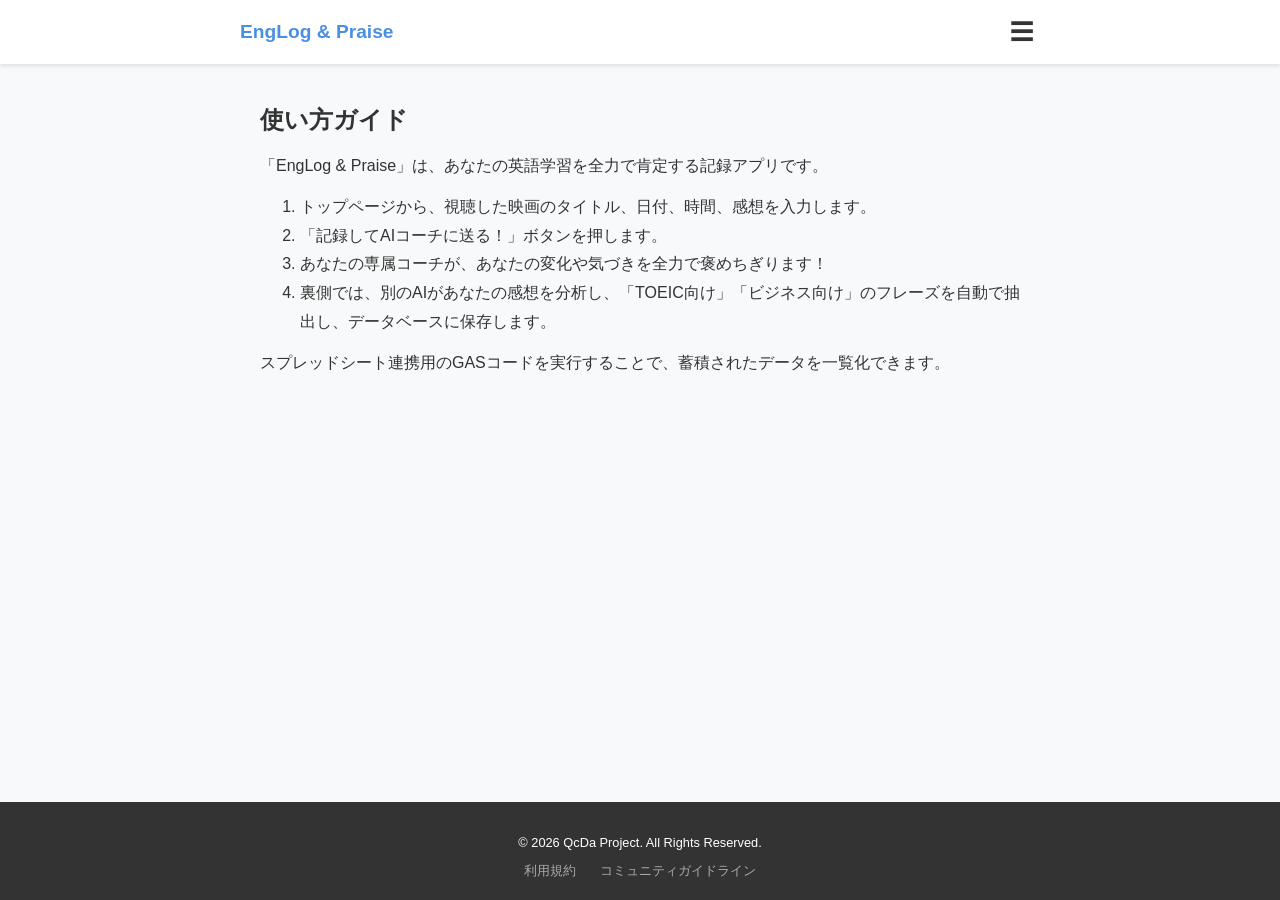
==== guide.html @ 4b28f9b9 "Create guide.html" ====
<!DOCTYPE html>
<html lang="ja">
<head>
    <meta charset="UTF-8">
    <meta name="viewport" content="width=device-width, initial-scale=1.0">
    <title>使い方ガイド - EngLog & Praise</title>
    <link rel="stylesheet" href="common.css">
</head>
<body>
    <main>
        <h2>使い方ガイド</h2>
        <p>「EngLog & Praise」は、あなたの英語学習を全力で肯定する記録アプリです。</p>
        <ol style="line-height: 1.8;">
            <li>トップページから、視聴した映画のタイトル、日付、時間、感想を入力します。</li>
            <li>「記録してAIコーチに送る！」ボタンを押します。</li>
            <li>あなたの専属コーチが、あなたの変化や気づきを全力で褒めちぎります！</li>
            <li>裏側では、別のAIがあなたの感想を分析し、「TOEIC向け」「ビジネス向け」のフレーズを自動で抽出し、データベースに保存します。</li>
        </ol>
        <p>スプレッドシート連携用のGASコードを実行することで、蓄積されたデータを一覧化できます。</p>
    </main>
    <script src="common.js"></script>
</body>
</html>
---- common.css ----
@charset "UTF-8";

:root {
    --primary-color: #4A90E2;
    --accent-color: #F39C12;
    --bg-color: #F8F9FA;
    --text-color: #333333;
    --text-light: #888888;
    --border-color: #DDDDDD;
}

body {
    font-family: 'Helvetica Neue', Arial, 'Hiragino Kaku Gothic ProN', 'Hiragino Sans', Meiryo, sans-serif;
    margin: 0;
    padding: 0;
    background-color: var(--bg-color);
    color: var(--text-color);
    display: flex;
    flex-direction: column;
    min-height: 100vh;
}

/* ヘッダー */
header {
    background-color: #FFFFFF;
    box-shadow: 0 2px 4px rgba(0,0,0,0.1);
    position: sticky;
    top: 0;
    z-index: 100;
}

.header-inner {
    display: flex;
    justify-content: space-between;
    align-items: center;
    padding: 15px 20px;
    max-width: 800px;
    margin: 0 auto;
}

.app-title {
    margin: 0;
    font-size: 1.2rem;
    color: var(--primary-color);
    cursor: pointer;
}

.hamburger-btn {
    background: none;
    border: none;
    font-size: 1.5rem;
    cursor: pointer;
    color: var(--text-color);
}

/* スライドメニュー */
.slide-menu {
    position: fixed;
    top: 0;
    right: -100%;
    width: 280px;
    height: 100vh;
    background-color: #FFFFFF;
    box-shadow: -2px 0 5px rgba(0,0,0,0.1);
    transition: right 0.3s ease;
    z-index: 1000;
    padding: 20px;
    box-sizing: border-box;
    display: flex;
    flex-direction: column;
}

.slide-menu.open { right: 0; }

.close-btn {
    align-self: flex-end;
    background: none;
    border: none;
    font-size: 2rem;
    cursor: pointer;
    margin-bottom: 20px;
}

.slide-menu ul { list-style: none; padding: 0; margin: 0; }
.slide-menu li { margin-bottom: 15px; }
.slide-menu a { text-decoration: none; color: var(--text-color); font-weight: bold; display: block; }
.menu-divider { border: 0; border-top: 1px solid var(--border-color); margin: 15px 0; }
.spacer { height: 1em; }
.sub-links { padding-left: 1.5em; margin-top: 10px; }
.sub-links a { font-weight: normal; font-size: 0.9rem; color: var(--text-light); margin-bottom: 8px; }
.version-text { margin-top: auto; text-align: right; font-size: 0.8rem; color: #CCCCCC; }

/* メインコンテンツ */
main {
    flex: 1;
    max-width: 800px;
    margin: 0 auto;
    padding: 20px;
    width: 100%;
    box-sizing: border-box;
}

/* フッター */
footer {
    background-color: #333333;
    color: #FFFFFF;
    text-align: center;
    padding: 20px;
    font-size: 0.8rem;
}
.footer-links { margin-top: 10px; }
.footer-links a { color: #AAAAAA; text-decoration: none; margin: 0 10px; }
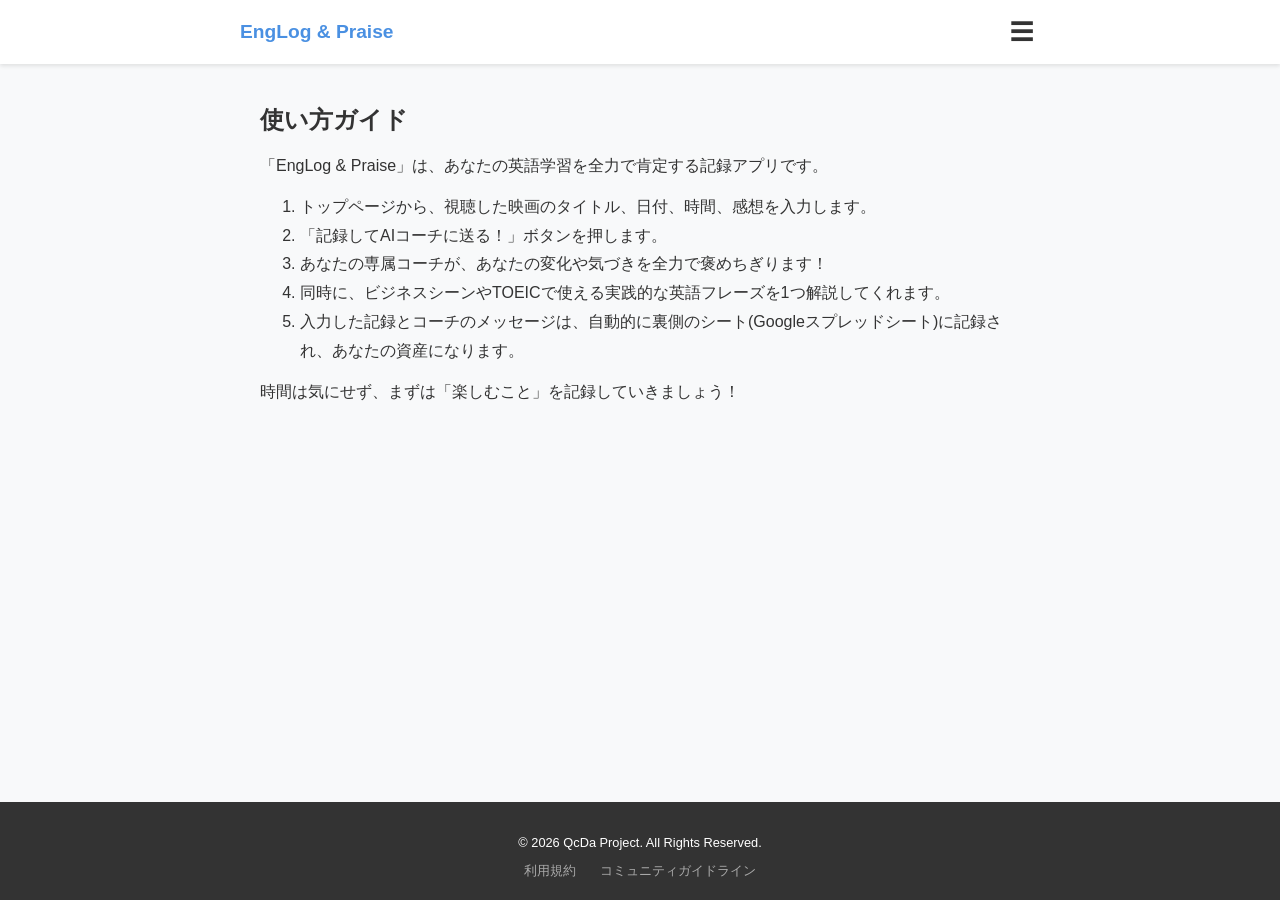
==== commit 62297bd3: "Update guide.html" ====
--- a/guide.html
+++ b/guide.html
@@ -14,9 +14,10 @@
             <li>トップページから、視聴した映画のタイトル、日付、時間、感想を入力します。</li>
             <li>「記録してAIコーチに送る！」ボタンを押します。</li>
             <li>あなたの専属コーチが、あなたの変化や気づきを全力で褒めちぎります！</li>
-            <li>裏側では、別のAIがあなたの感想を分析し、「TOEIC向け」「ビジネス向け」のフレーズを自動で抽出し、データベースに保存します。</li>
+            <li>同時に、ビジネスシーンやTOEICで使える実践的な英語フレーズを1つ解説してくれます。</li>
+            <li>入力した記録とコーチのメッセージは、自動的に裏側のシート(Googleスプレッドシート)に記録され、あなたの資産になります。</li>
         </ol>
-        <p>スプレッドシート連携用のGASコードを実行することで、蓄積されたデータを一覧化できます。</p>
+        <p>時間は気にせず、まずは「楽しむこと」を記録していきましょう！</p>
     </main>
     <script src="common.js"></script>
 </body>
--- a/common.css
+++ b/common.css
@@ -1,5 +1,6 @@
 @charset "UTF-8";
 
+/* ベーススタイル */
 :root {
     --primary-color: #4A90E2;
     --accent-color: #F39C12;
@@ -45,6 +46,7 @@
     cursor: pointer;
 }
 
+/* ハンバーガーメニューボタン */
 .hamburger-btn {
     background: none;
     border: none;
@@ -70,7 +72,9 @@
     flex-direction: column;
 }
 
-.slide-menu.open { right: 0; }
+.slide-menu.open {
+    right: 0;
+}
 
 .close-btn {
     align-self: flex-end;
@@ -81,14 +85,51 @@
     margin-bottom: 20px;
 }
 
-.slide-menu ul { list-style: none; padding: 0; margin: 0; }
-.slide-menu li { margin-bottom: 15px; }
-.slide-menu a { text-decoration: none; color: var(--text-color); font-weight: bold; display: block; }
-.menu-divider { border: 0; border-top: 1px solid var(--border-color); margin: 15px 0; }
-.spacer { height: 1em; }
-.sub-links { padding-left: 1.5em; margin-top: 10px; }
-.sub-links a { font-weight: normal; font-size: 0.9rem; color: var(--text-light); margin-bottom: 8px; }
-.version-text { margin-top: auto; text-align: right; font-size: 0.8rem; color: #CCCCCC; }
+.slide-menu ul {
+    list-style: none;
+    padding: 0;
+    margin: 0;
+}
+
+.slide-menu li {
+    margin-bottom: 15px;
+}
+
+.slide-menu a {
+    text-decoration: none;
+    color: var(--text-color);
+    font-weight: bold;
+    display: block;
+}
+
+.menu-divider {
+    border: 0;
+    border-top: 1px solid var(--border-color);
+    margin: 15px 0;
+}
+
+.spacer {
+    height: 1em; /* 1行空け用 */
+}
+
+.sub-links {
+    padding-left: 1.5em; /* 1段落下げ */
+    margin-top: 10px;
+}
+
+.sub-links a {
+    font-weight: normal;
+    font-size: 0.9rem;
+    color: var(--text-light); /* 少し薄い文字 */
+    margin-bottom: 8px;
+}
+
+.version-text {
+    margin-top: auto; /* 一番下に配置 */
+    text-align: right;
+    font-size: 0.8rem;
+    color: #CCCCCC; /* 薄字テキスト */
+}
 
 /* メインコンテンツ */
 main {
@@ -108,5 +149,13 @@
     padding: 20px;
     font-size: 0.8rem;
 }
-.footer-links { margin-top: 10px; }
-.footer-links a { color: #AAAAAA; text-decoration: none; margin: 0 10px; }
+
+.footer-links {
+    margin-top: 10px;
+}
+
+.footer-links a {
+    color: #AAAAAA;
+    text-decoration: none;
+    margin: 0 10px;
+}
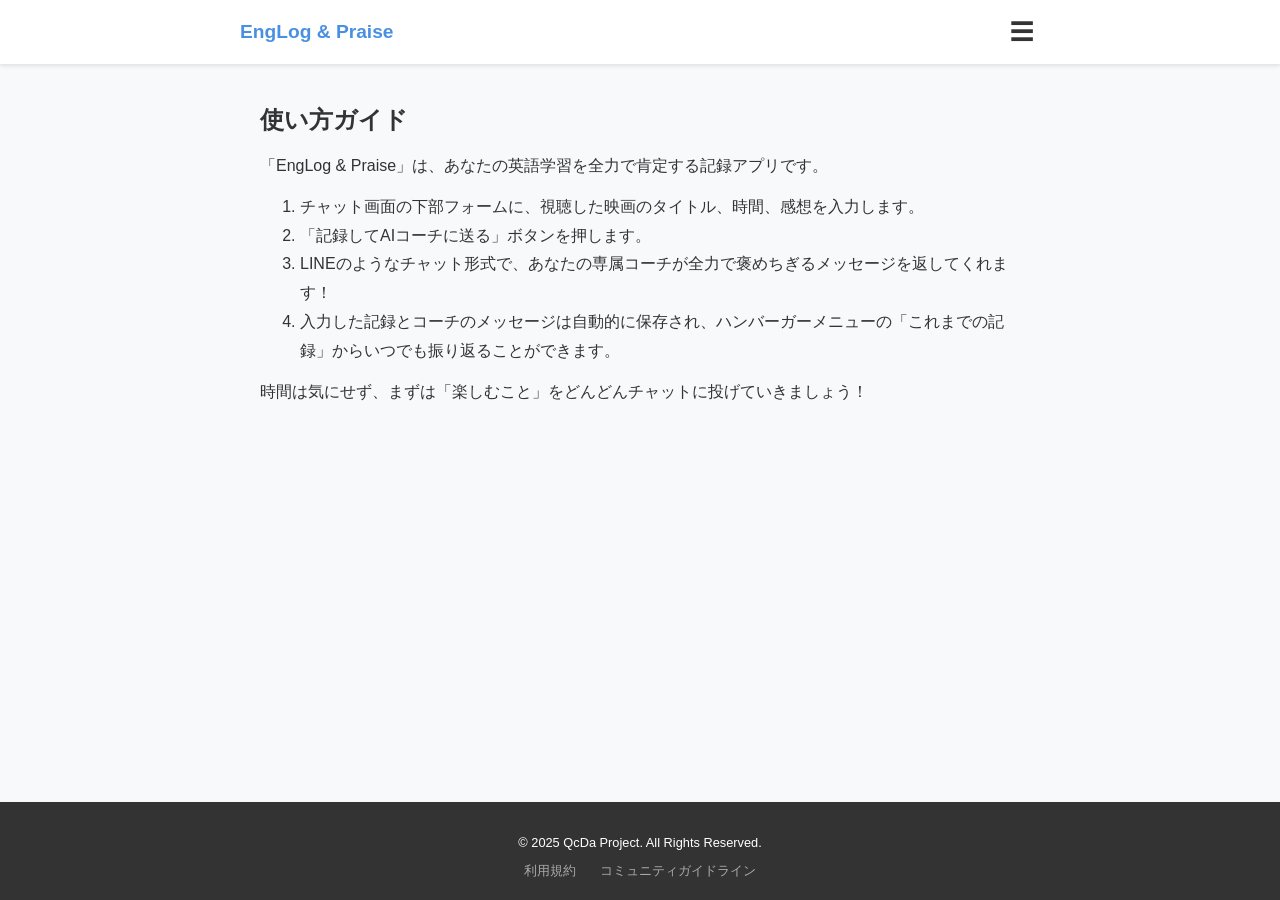
==== commit ede55d18: "Update guide.html" ====
--- a/guide.html
+++ b/guide.html
@@ -7,17 +7,16 @@
     <link rel="stylesheet" href="common.css">
 </head>
 <body>
-    <main>
+    <main class="general-main">
         <h2>使い方ガイド</h2>
         <p>「EngLog & Praise」は、あなたの英語学習を全力で肯定する記録アプリです。</p>
         <ol style="line-height: 1.8;">
-            <li>トップページから、視聴した映画のタイトル、日付、時間、感想を入力します。</li>
-            <li>「記録してAIコーチに送る！」ボタンを押します。</li>
-            <li>あなたの専属コーチが、あなたの変化や気づきを全力で褒めちぎります！</li>
-            <li>同時に、ビジネスシーンやTOEICで使える実践的な英語フレーズを1つ解説してくれます。</li>
-            <li>入力した記録とコーチのメッセージは、自動的に裏側のシート(Googleスプレッドシート)に記録され、あなたの資産になります。</li>
+            <li>チャット画面の下部フォームに、視聴した映画のタイトル、時間、感想を入力します。</li>
+            <li>「記録してAIコーチに送る」ボタンを押します。</li>
+            <li>LINEのようなチャット形式で、あなたの専属コーチが全力で褒めちぎるメッセージを返してくれます！</li>
+            <li>入力した記録とコーチのメッセージは自動的に保存され、ハンバーガーメニューの「これまでの記録」からいつでも振り返ることができます。</li>
         </ol>
-        <p>時間は気にせず、まずは「楽しむこと」を記録していきましょう！</p>
+        <p>時間は気にせず、まずは「楽しむこと」をどんどんチャットに投げていきましょう！</p>
     </main>
     <script src="common.js"></script>
 </body>
--- a/common.css
+++ b/common.css
@@ -8,6 +8,7 @@
     --text-color: #333333;
     --text-light: #888888;
     --border-color: #DDDDDD;
+    --chat-bg: #E8F4F8;
 }
 
 body {
@@ -29,133 +30,86 @@
     top: 0;
     z-index: 100;
 }
-
 .header-inner {
-    display: flex;
-    justify-content: space-between;
-    align-items: center;
-    padding: 15px 20px;
-    max-width: 800px;
-    margin: 0 auto;
+    display: flex; justify-content: space-between; align-items: center;
+    padding: 15px 20px; max-width: 800px; margin: 0 auto;
 }
-
-.app-title {
-    margin: 0;
-    font-size: 1.2rem;
-    color: var(--primary-color);
-    cursor: pointer;
-}
-
-/* ハンバーガーメニューボタン */
-.hamburger-btn {
-    background: none;
-    border: none;
-    font-size: 1.5rem;
-    cursor: pointer;
-    color: var(--text-color);
-}
+.app-title { margin: 0; font-size: 1.2rem; color: var(--primary-color); cursor: pointer; }
+.hamburger-btn { background: none; border: none; font-size: 1.5rem; cursor: pointer; color: var(--text-color); }
 
 /* スライドメニュー */
 .slide-menu {
-    position: fixed;
-    top: 0;
-    right: -100%;
-    width: 280px;
-    height: 100vh;
-    background-color: #FFFFFF;
-    box-shadow: -2px 0 5px rgba(0,0,0,0.1);
-    transition: right 0.3s ease;
-    z-index: 1000;
-    padding: 20px;
-    box-sizing: border-box;
-    display: flex;
-    flex-direction: column;
+    position: fixed; top: 0; right: -100%; width: 280px; height: 100vh;
+    background-color: #FFFFFF; box-shadow: -2px 0 5px rgba(0,0,0,0.1);
+    transition: right 0.3s ease; z-index: 1000; padding: 20px;
+    box-sizing: border-box; display: flex; flex-direction: column;
 }
+.slide-menu.open { right: 0; }
+.close-btn { align-self: flex-end; background: none; border: none; font-size: 2rem; cursor: pointer; margin-bottom: 20px; }
+.slide-menu ul { list-style: none; padding: 0; margin: 0; }
+.slide-menu li { margin-bottom: 15px; }
+.slide-menu a { text-decoration: none; color: var(--text-color); font-weight: bold; display: block; }
+.menu-divider { border: 0; border-top: 1px solid var(--border-color); margin: 15px 0; }
+.spacer { height: 1em; }
+.sub-links { padding-left: 1.5em; margin-top: 10px; }
+.sub-links a { font-weight: normal; font-size: 0.9rem; color: var(--text-light); margin-bottom: 8px; }
+.version-text { margin-top: auto; text-align: right; font-size: 0.8rem; color: #CCCCCC; }
 
-.slide-menu.open {
-    right: 0;
+/* =========================================
+   チャットUI (index.html用)
+========================================= */
+.chat-wrapper {
+    display: flex; flex-direction: column; height: calc(100vh - 60px); max-width: 800px; margin: 0 auto; width: 100%;
 }
+.chat-timeline {
+    flex: 1; overflow-y: auto; padding: 20px; background-color: var(--chat-bg);
+    display: flex; flex-direction: column; gap: 20px;
+}
+.chat-message { display: flex; flex-direction: column; max-width: 85%; }
+.chat-message.ai { align-self: flex-start; }
+.chat-message.user { align-self: flex-end; }
+.message-content {
+    padding: 15px; border-radius: 15px; line-height: 1.5; font-size: 0.95rem; box-shadow: 0 2px 5px rgba(0,0,0,0.05);
+}
+.chat-message.ai .message-content { background-color: #FFFFFF; color: var(--text-color); border-bottom-left-radius: 0; }
+.chat-message.user .message-content { background-color: var(--primary-color); color: #FFFFFF; border-bottom-right-radius: 0; }
+.message-time { font-size: 0.7rem; color: #999; margin-top: 5px; text-align: right; }
+.chat-message.ai .message-time { text-align: left; }
 
-.close-btn {
-    align-self: flex-end;
-    background: none;
-    border: none;
-    font-size: 2rem;
-    cursor: pointer;
-    margin-bottom: 20px;
+.chat-input-area {
+    background-color: #FFFFFF; border-top: 1px solid var(--border-color); padding: 15px; box-shadow: 0 -2px 10px rgba(0,0,0,0.05);
 }
+.form-group { margin-bottom: 10px; }
+.form-group label { display: block; font-size: 0.85rem; font-weight: bold; margin-bottom: 3px; color: var(--text-light); }
+.form-group input, .form-group textarea {
+    width: 100%; padding: 8px; box-sizing: border-box; border: 1px solid var(--border-color); border-radius: 5px; font-family: inherit;
+}
+.form-group textarea { height: 60px; resize: vertical; }
+.submit-btn {
+    background-color: var(--accent-color); color: white; border: none; padding: 12px; width: 100%;
+    font-size: 1rem; border-radius: 5px; cursor: pointer; font-weight: bold; margin-top: 5px;
+}
+.submit-btn:disabled { background-color: #cccccc; cursor: not-allowed; }
 
-.slide-menu ul {
-    list-style: none;
-    padding: 0;
-    margin: 0;
-}
+/* ローディング */
+.typing-indicator { display: flex; gap: 5px; padding: 10px 15px; background: #fff; border-radius: 15px; border-bottom-left-radius: 0; align-self: flex-start; width: fit-content; box-shadow: 0 2px 5px rgba(0,0,0,0.05); display: none; }
+.typing-indicator span { width: 8px; height: 8px; background: var(--primary-color); border-radius: 50%; animation: typing 1.4s infinite ease-in-out both; }
+.typing-indicator span:nth-child(1) { animation-delay: -0.32s; }
+.typing-indicator span:nth-child(2) { animation-delay: -0.16s; }
+@keyframes typing { 0%, 80%, 100% { transform: scale(0); } 40% { transform: scale(1); } }
 
-.slide-menu li {
-    margin-bottom: 15px;
-}
-
-.slide-menu a {
-    text-decoration: none;
-    color: var(--text-color);
-    font-weight: bold;
-    display: block;
-}
-
-.menu-divider {
-    border: 0;
-    border-top: 1px solid var(--border-color);
-    margin: 15px 0;
-}
-
-.spacer {
-    height: 1em; /* 1行空け用 */
-}
-
-.sub-links {
-    padding-left: 1.5em; /* 1段落下げ */
-    margin-top: 10px;
-}
-
-.sub-links a {
-    font-weight: normal;
-    font-size: 0.9rem;
-    color: var(--text-light); /* 少し薄い文字 */
-    margin-bottom: 8px;
-}
-
-.version-text {
-    margin-top: auto; /* 一番下に配置 */
-    text-align: right;
-    font-size: 0.8rem;
-    color: #CCCCCC; /* 薄字テキスト */
-}
-
-/* メインコンテンツ */
-main {
-    flex: 1;
-    max-width: 800px;
-    margin: 0 auto;
-    padding: 20px;
-    width: 100%;
-    box-sizing: border-box;
-}
+/* =========================================
+   履歴・その他画面用
+========================================= */
+main.general-main { flex: 1; max-width: 800px; margin: 0 auto; padding: 20px; width: 100%; box-sizing: border-box; }
+.history-card { background: #fff; border: 1px solid var(--border-color); border-radius: 8px; padding: 15px; margin-bottom: 20px; box-shadow: 0 2px 4px rgba(0,0,0,0.05); }
+.history-header { display: flex; justify-content: space-between; margin-bottom: 10px; border-bottom: 1px dashed var(--border-color); padding-bottom: 5px; }
+.history-title { font-weight: bold; color: var(--primary-color); }
+.history-date { font-size: 0.85rem; color: var(--text-light); }
+.history-body { font-size: 0.9rem; line-height: 1.5; margin-bottom: 10px; }
+.history-ai { background: var(--chat-bg); padding: 10px; border-radius: 5px; font-size: 0.9rem; line-height: 1.5; }
 
 /* フッター */
-footer {
-    background-color: #333333;
-    color: #FFFFFF;
-    text-align: center;
-    padding: 20px;
-    font-size: 0.8rem;
-}
-
-.footer-links {
-    margin-top: 10px;
-}
-
-.footer-links a {
-    color: #AAAAAA;
-    text-decoration: none;
-    margin: 0 10px;
-}
+footer { background-color: #333333; color: #FFFFFF; text-align: center; padding: 20px; font-size: 0.8rem; }
+.footer-links { margin-top: 10px; }
+.footer-links a { color: #AAAAAA; text-decoration: none; margin: 0 10px; }
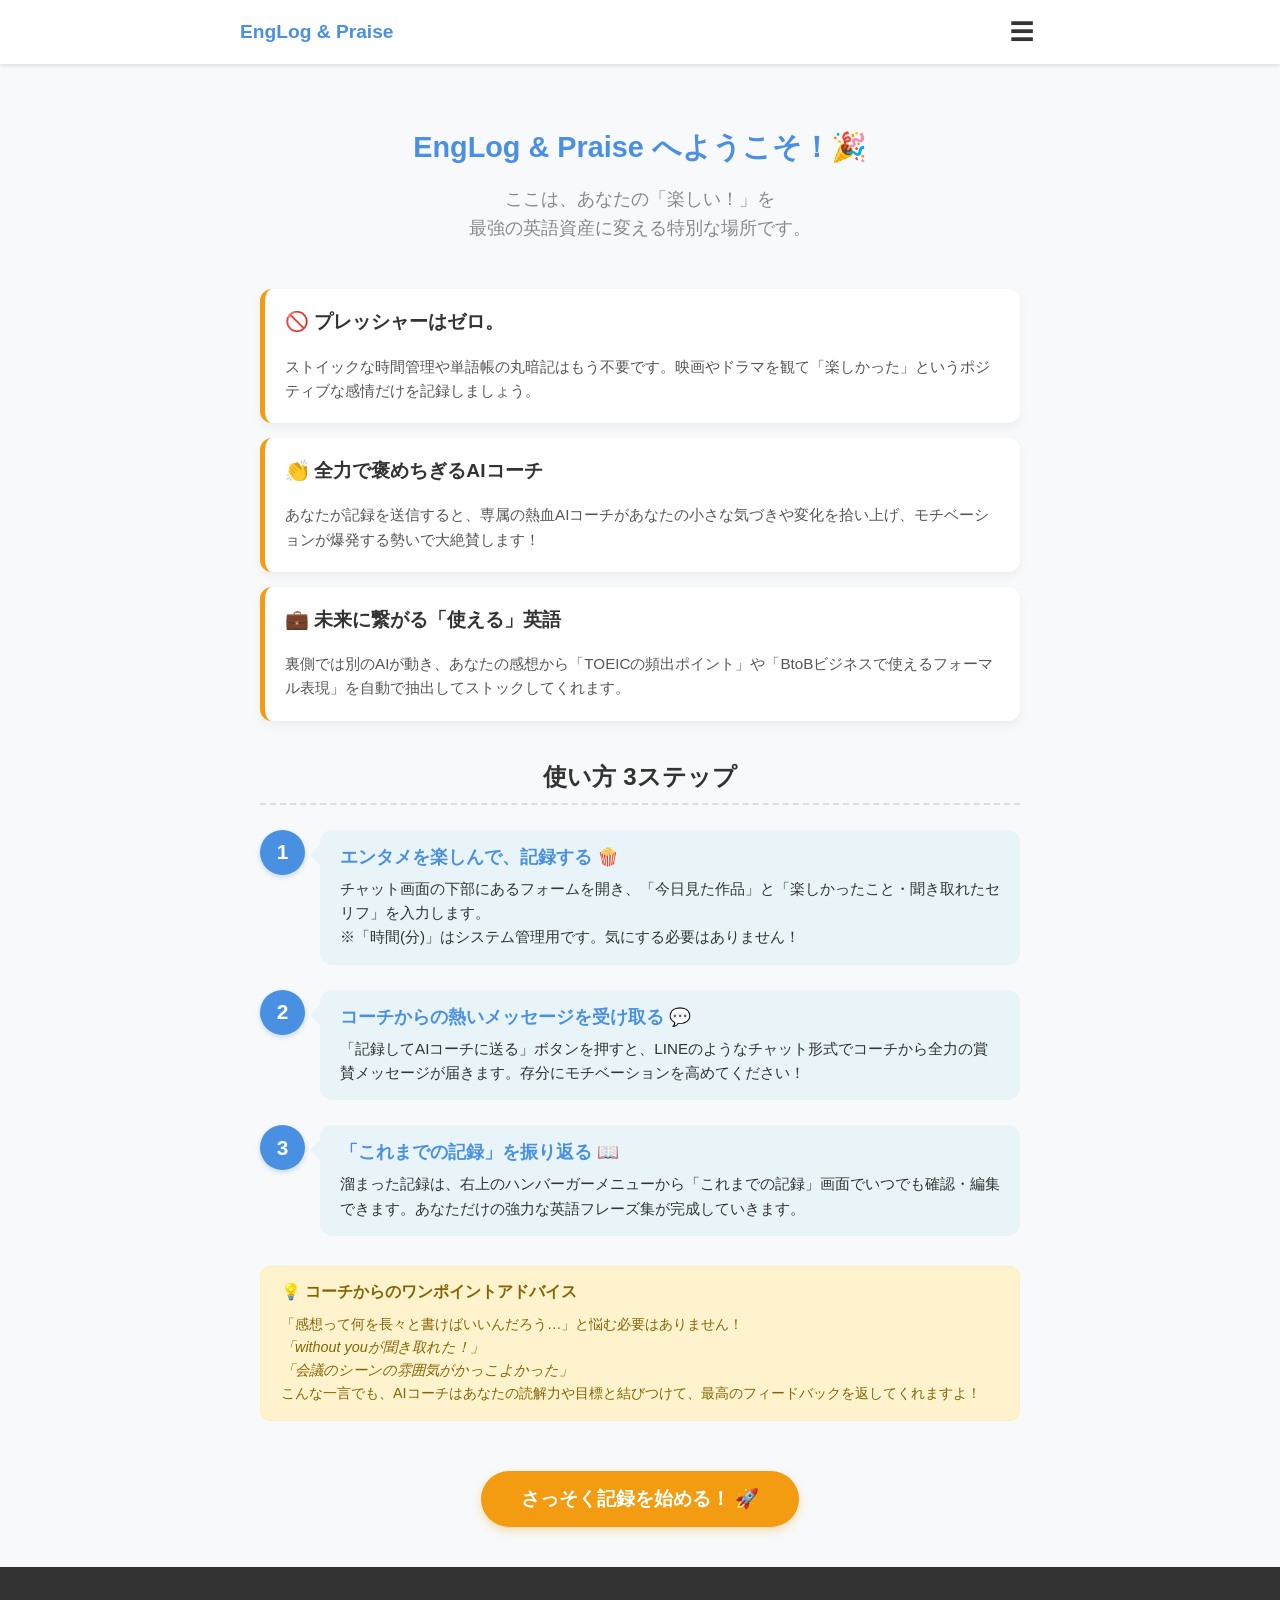
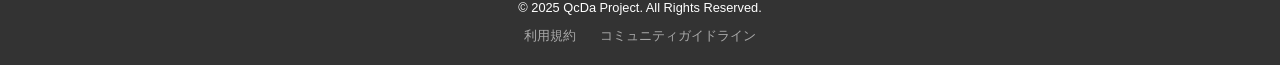
==== commit 514837b0: "Update guide.html" ====
--- a/guide.html
+++ b/guide.html
@@ -5,18 +5,214 @@
     <meta name="viewport" content="width=device-width, initial-scale=1.0">
     <title>使い方ガイド - EngLog & Praise</title>
     <link rel="stylesheet" href="common.css">
+    <style>
+        /* ガイドページ専用の装飾スタイル */
+        .guide-hero {
+            text-align: center;
+            padding: 20px 0 30px;
+        }
+        .guide-hero h2 {
+            color: var(--primary-color);
+            font-size: 1.8rem;
+            margin-bottom: 10px;
+        }
+        .guide-hero p {
+            font-size: 1.1rem;
+            color: var(--text-light);
+            line-height: 1.6;
+        }
+        
+        /* 特徴カード */
+        .features {
+            display: grid;
+            gap: 15px;
+            margin-bottom: 40px;
+        }
+        .feature-card {
+            background: #fff;
+            border-radius: 12px;
+            padding: 20px;
+            box-shadow: 0 4px 10px rgba(0,0,0,0.05);
+            border-left: 5px solid var(--accent-color);
+        }
+        .feature-card h3 {
+            margin-top: 0;
+            color: var(--text-color);
+            display: flex;
+            align-items: center;
+            gap: 10px;
+            font-size: 1.2rem;
+        }
+        .feature-card p {
+            margin: 0;
+            line-height: 1.6;
+            font-size: 0.95rem;
+            color: #555;
+        }
+
+        /* ステップ解説 */
+        .section-title {
+            text-align: center;
+            font-size: 1.5rem;
+            color: var(--text-color);
+            margin-bottom: 25px;
+            border-bottom: 2px dashed var(--border-color);
+            padding-bottom: 10px;
+        }
+        .step-container { margin: 20px 0; }
+        .step-item {
+            display: flex;
+            margin-bottom: 25px;
+            align-items: flex-start;
+            gap: 15px;
+        }
+        .step-number {
+            background: var(--primary-color);
+            color: white;
+            width: 45px;
+            height: 45px;
+            border-radius: 50%;
+            display: flex;
+            justify-content: center;
+            align-items: center;
+            font-weight: bold;
+            font-size: 1.3rem;
+            flex-shrink: 0;
+            box-shadow: 0 2px 5px rgba(74, 144, 226, 0.3);
+        }
+        .step-content {
+            background: var(--chat-bg);
+            padding: 15px 20px;
+            border-radius: 12px;
+            flex-grow: 1;
+            position: relative;
+        }
+        .step-content::before {
+            content: "";
+            position: absolute;
+            top: 15px;
+            left: -10px;
+            border-width: 10px 10px 10px 0;
+            border-style: solid;
+            border-color: transparent var(--chat-bg) transparent transparent;
+        }
+        .step-content h4 {
+            margin: 0 0 8px 0;
+            color: var(--primary-color);
+            font-size: 1.1rem;
+        }
+        .step-content p {
+            margin: 0;
+            line-height: 1.6;
+            font-size: 0.95rem;
+        }
+
+        /* Tipsボックス */
+        .tips-box {
+            background: #fff3cd;
+            border: 1px solid #ffeeba;
+            border-radius: 10px;
+            padding: 15px 20px;
+            margin-top: 30px;
+        }
+        .tips-box h4 {
+            margin: 0 0 10px 0;
+            color: #856404;
+            display: flex;
+            align-items: center;
+            gap: 8px;
+        }
+        .tips-box p {
+            margin: 0;
+            color: #856404;
+            font-size: 0.9rem;
+            line-height: 1.6;
+        }
+
+        /* コールトゥアクション */
+        .cta-container {
+            text-align: center;
+            margin: 50px 0 20px;
+        }
+        .cta-btn {
+            display: inline-block;
+            background: var(--accent-color);
+            color: white;
+            text-decoration: none;
+            padding: 15px 40px;
+            border-radius: 30px;
+            font-weight: bold;
+            font-size: 1.2rem;
+            transition: transform 0.2s, box-shadow 0.2s;
+            box-shadow: 0 4px 10px rgba(243, 156, 18, 0.3);
+        }
+        .cta-btn:hover {
+            transform: translateY(-2px);
+            box-shadow: 0 6px 15px rgba(243, 156, 18, 0.4);
+            color: white;
+        }
+    </style>
 </head>
 <body>
     <main class="general-main">
-        <h2>使い方ガイド</h2>
-        <p>「EngLog & Praise」は、あなたの英語学習を全力で肯定する記録アプリです。</p>
-        <ol style="line-height: 1.8;">
-            <li>チャット画面の下部フォームに、視聴した映画のタイトル、時間、感想を入力します。</li>
-            <li>「記録してAIコーチに送る」ボタンを押します。</li>
-            <li>LINEのようなチャット形式で、あなたの専属コーチが全力で褒めちぎるメッセージを返してくれます！</li>
-            <li>入力した記録とコーチのメッセージは自動的に保存され、ハンバーガーメニューの「これまでの記録」からいつでも振り返ることができます。</li>
-        </ol>
-        <p>時間は気にせず、まずは「楽しむこと」をどんどんチャットに投げていきましょう！</p>
+        
+        <div class="guide-hero">
+            <h2>EngLog & Praise へようこそ！🎉</h2>
+            <p>ここは、あなたの「楽しい！」を<br>最強の英語資産に変える特別な場所です。</p>
+        </div>
+
+        <div class="features">
+            <div class="feature-card">
+                <h3>🚫 プレッシャーはゼロ。</h3>
+                <p>ストイックな時間管理や単語帳の丸暗記はもう不要です。映画やドラマを観て「楽しかった」というポジティブな感情だけを記録しましょう。</p>
+            </div>
+            <div class="feature-card">
+                <h3>👏 全力で褒めちぎるAIコーチ</h3>
+                <p>あなたが記録を送信すると、専属の熱血AIコーチがあなたの小さな気づきや変化を拾い上げ、モチベーションが爆発する勢いで大絶賛します！</p>
+            </div>
+            <div class="feature-card">
+                <h3>💼 未来に繋がる「使える」英語</h3>
+                <p>裏側では別のAIが動き、あなたの感想から「TOEICの頻出ポイント」や「BtoBビジネスで使えるフォーマル表現」を自動で抽出してストックしてくれます。</p>
+            </div>
+        </div>
+
+        <h3 class="section-title">使い方 3ステップ</h3>
+        <div class="step-container">
+            <div class="step-item">
+                <div class="step-number">1</div>
+                <div class="step-content">
+                    <h4>エンタメを楽しんで、記録する 🍿</h4>
+                    <p>チャット画面の下部にあるフォームを開き、「今日見た作品」と「楽しかったこと・聞き取れたセリフ」を入力します。<br>※「時間(分)」はシステム管理用です。気にする必要はありません！</p>
+                </div>
+            </div>
+            <div class="step-item">
+                <div class="step-number">2</div>
+                <div class="step-content">
+                    <h4>コーチからの熱いメッセージを受け取る 💬</h4>
+                    <p>「記録してAIコーチに送る」ボタンを押すと、LINEのようなチャット形式でコーチから全力の賞賛メッセージが届きます。存分にモチベーションを高めてください！</p>
+                </div>
+            </div>
+            <div class="step-item">
+                <div class="step-number">3</div>
+                <div class="step-content">
+                    <h4>「これまでの記録」を振り返る 📖</h4>
+                    <p>溜まった記録は、右上のハンバーガーメニューから「これまでの記録」画面でいつでも確認・編集できます。あなただけの強力な英語フレーズ集が完成していきます。</p>
+                </div>
+            </div>
+        </div>
+
+        <div class="tips-box">
+            <h4>💡 コーチからのワンポイントアドバイス</h4>
+            <p>「感想って何を長々と書けばいいんだろう…」と悩む必要はありません！<br>
+            <i>「without youが聞き取れた！」</i><br>
+            <i>「会議のシーンの雰囲気がかっこよかった」</i><br>
+            こんな一言でも、AIコーチはあなたの読解力や目標と結びつけて、最高のフィードバックを返してくれますよ！</p>
+        </div>
+
+        <div class="cta-container">
+            <a href="index.html" class="cta-btn">さっそく記録を始める！ 🚀</a>
+        </div>
+
     </main>
     <script src="common.js"></script>
 </body>
--- a/common.css
+++ b/common.css
@@ -99,15 +99,65 @@
 @keyframes typing { 0%, 80%, 100% { transform: scale(0); } 40% { transform: scale(1); } }
 
 /* =========================================
+   フォーム開閉トグル (追加)
+========================================= */
+.form-toggle-bar {
+    background-color: #f1f1f1;
+    color: var(--text-light);
+    text-align: center;
+    padding: 8px;
+    font-size: 0.8rem;
+    cursor: pointer;
+    border-top: 1px solid var(--border-color);
+    user-select: none;
+    transition: background-color 0.2s;
+}
+.form-toggle-bar:hover {
+    background-color: #e2e2e2;
+}
+.chat-input-area {
+    transition: max-height 0.3s ease, padding 0.3s ease, opacity 0.3s ease;
+    overflow: hidden;
+    max-height: 500px; /* フォームが収まる十分な高さ */
+}
+.chat-input-area.hidden {
+    max-height: 0;
+    padding-top: 0;
+    padding-bottom: 0;
+    opacity: 0;
+    border-top: none;
+}
+
+/* =========================================
    履歴・その他画面用
 ========================================= */
 main.general-main { flex: 1; max-width: 800px; margin: 0 auto; padding: 20px; width: 100%; box-sizing: border-box; }
-.history-card { background: #fff; border: 1px solid var(--border-color); border-radius: 8px; padding: 15px; margin-bottom: 20px; box-shadow: 0 2px 4px rgba(0,0,0,0.05); }
-.history-header { display: flex; justify-content: space-between; margin-bottom: 10px; border-bottom: 1px dashed var(--border-color); padding-bottom: 5px; }
+.history-card { background: #fff; border: 1px solid var(--border-color); border-radius: 8px; padding: 15px; margin-bottom: 20px; box-shadow: 0 2px 4px rgba(0,0,0,0.05); position: relative; }
+.history-header { display: flex; justify-content: space-between; align-items: center; margin-bottom: 10px; border-bottom: 1px dashed var(--border-color); padding-bottom: 5px; }
 .history-title { font-weight: bold; color: var(--primary-color); }
 .history-date { font-size: 0.85rem; color: var(--text-light); }
 .history-body { font-size: 0.9rem; line-height: 1.5; margin-bottom: 10px; }
-.history-ai { background: var(--chat-bg); padding: 10px; border-radius: 5px; font-size: 0.9rem; line-height: 1.5; }
+.history-ai { background: var(--chat-bg); padding: 10px; border-radius: 5px; font-size: 0.9rem; line-height: 1.5; margin-bottom: 10px; border-left: 3px solid var(--primary-color); }
+
+/* --- 履歴編集用スタイル追加 --- */
+.edit-btn { background-color: transparent; border: 1px solid var(--primary-color); color: var(--primary-color); padding: 4px 10px; border-radius: 4px; font-size: 0.8rem; cursor: pointer; transition: 0.2s; }
+.edit-btn:hover { background-color: var(--primary-color); color: #fff; }
+
+.history-edit-form { display: none; margin-top: 10px; }
+.history-edit-form.active { display: block; }
+.history-view.hidden { display: none; }
+
+.edit-group { margin-bottom: 10px; }
+.edit-group label { display: block; font-size: 0.8rem; font-weight: bold; color: var(--text-light); margin-bottom: 4px; }
+.edit-group input, .edit-group textarea { width: 100%; padding: 8px; box-sizing: border-box; border: 1px solid var(--border-color); border-radius: 4px; font-family: inherit; font-size: 0.9rem; }
+.edit-group textarea { height: 60px; resize: vertical; }
+
+.edit-actions { display: flex; gap: 10px; margin-top: 15px; justify-content: flex-end; }
+.save-btn { background-color: var(--accent-color); color: white; border: none; padding: 8px 15px; border-radius: 4px; cursor: pointer; font-weight: bold; }
+.cancel-btn { background-color: #ccc; color: #333; border: none; padding: 8px 15px; border-radius: 4px; cursor: pointer; }
+
+.saving-overlay { position: absolute; top: 0; left: 0; width: 100%; height: 100%; background: rgba(255,255,255,0.8); display: none; align-items: center; justify-content: center; z-index: 10; border-radius: 8px; font-weight: bold; color: var(--primary-color); }
+.saving-overlay.active { display: flex; }
 
 /* フッター */
 footer { background-color: #333333; color: #FFFFFF; text-align: center; padding: 20px; font-size: 0.8rem; }
